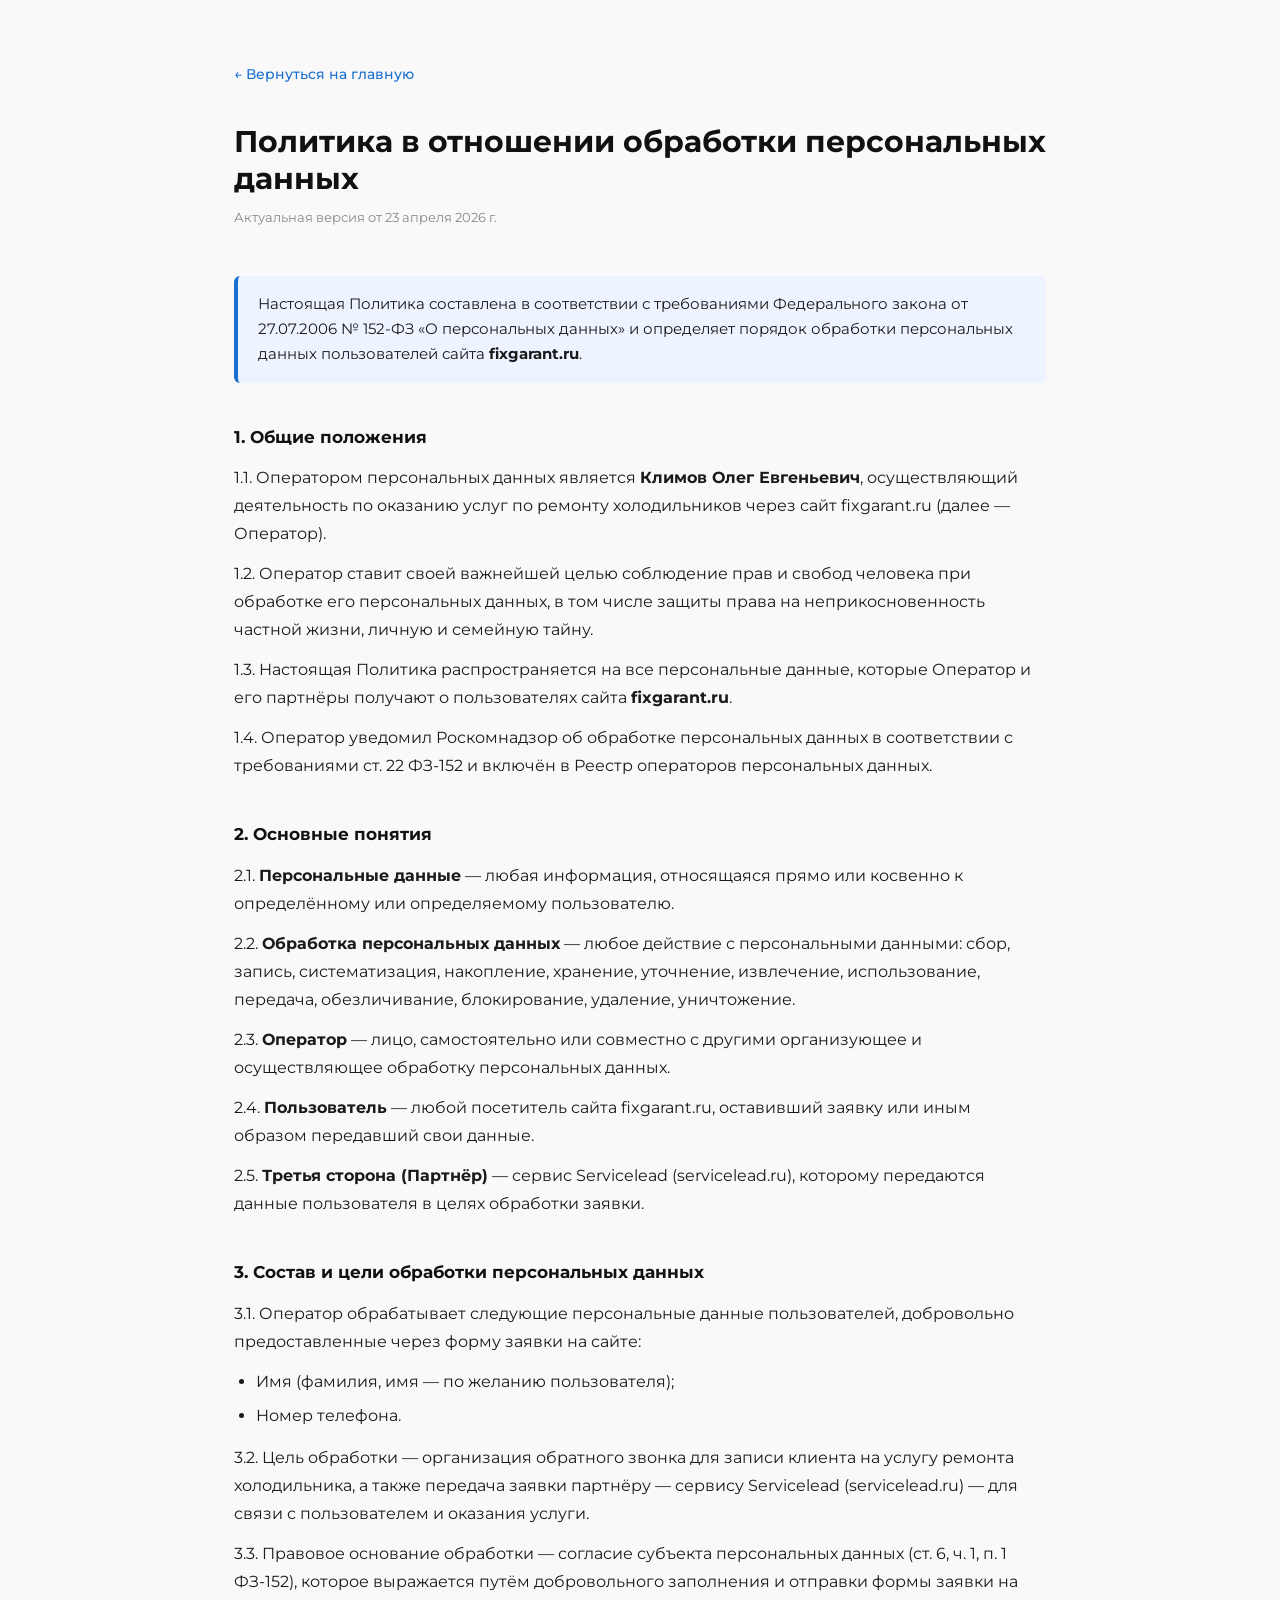
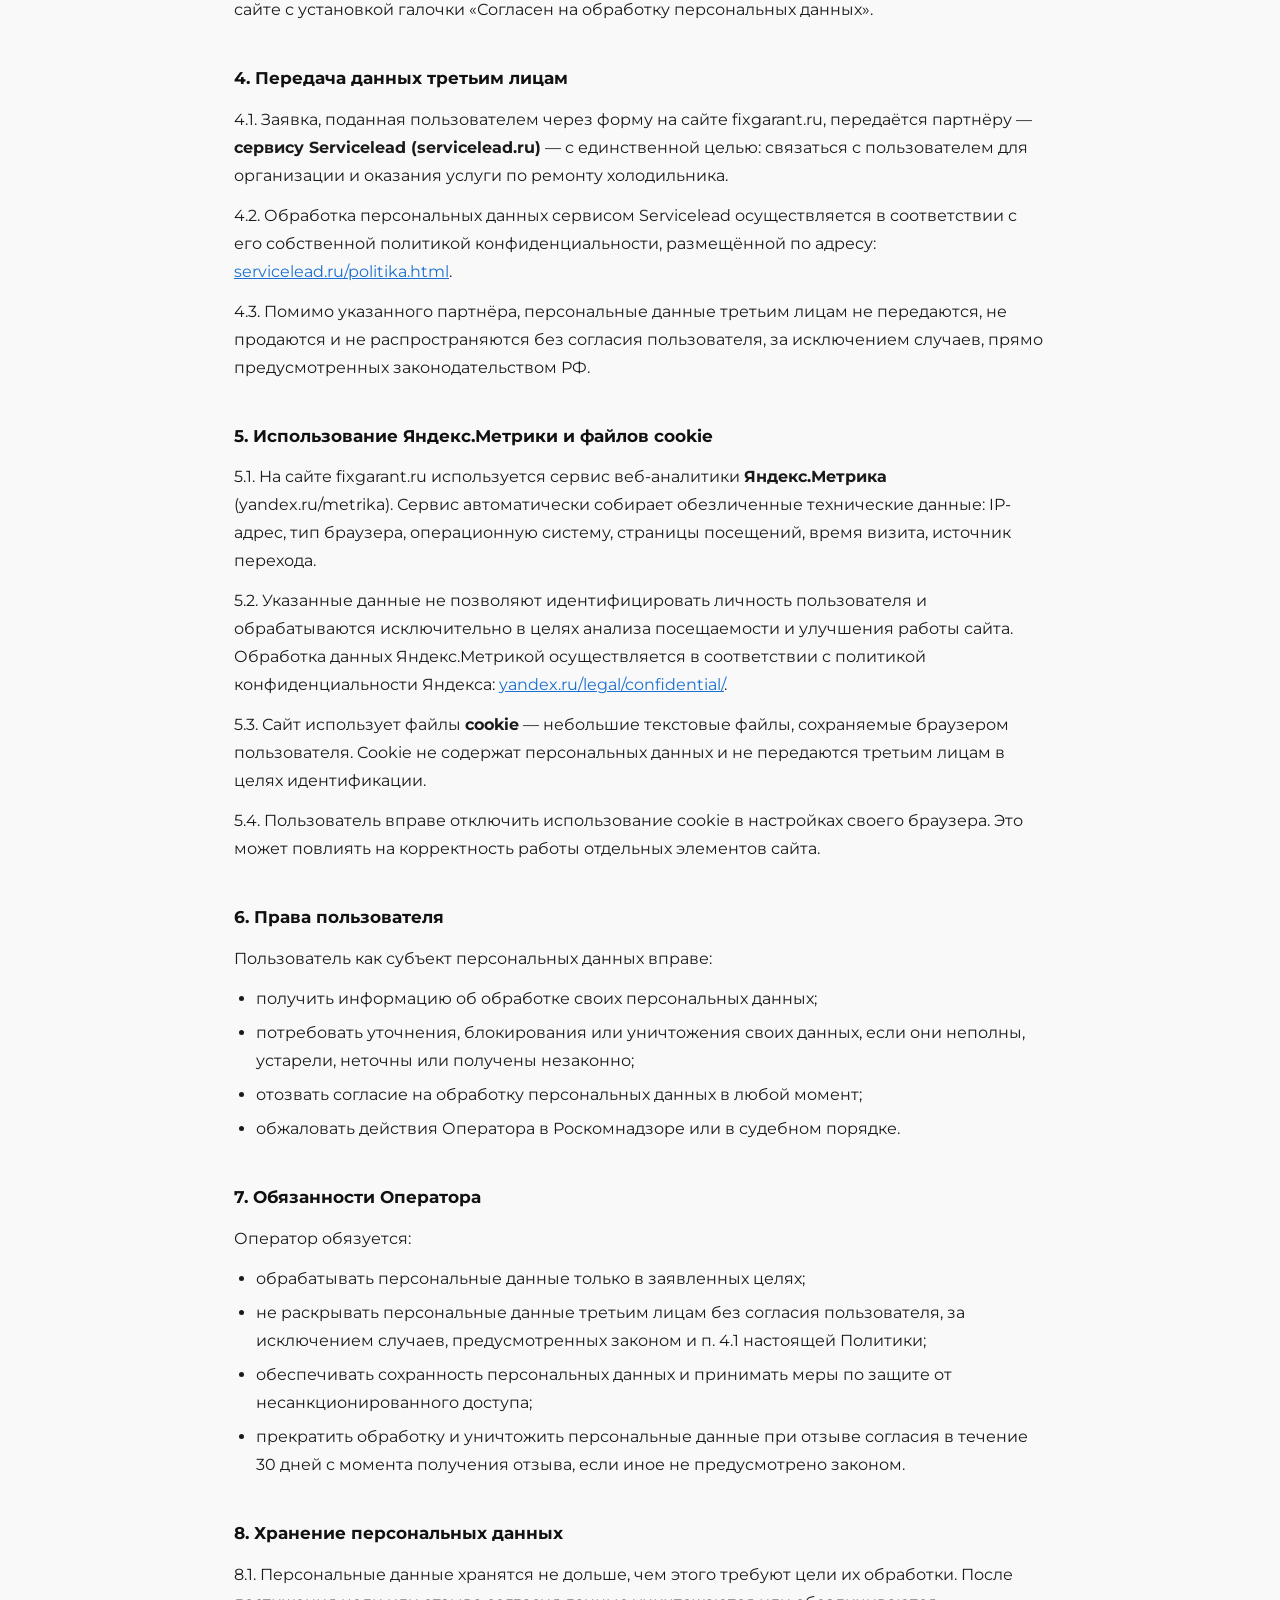
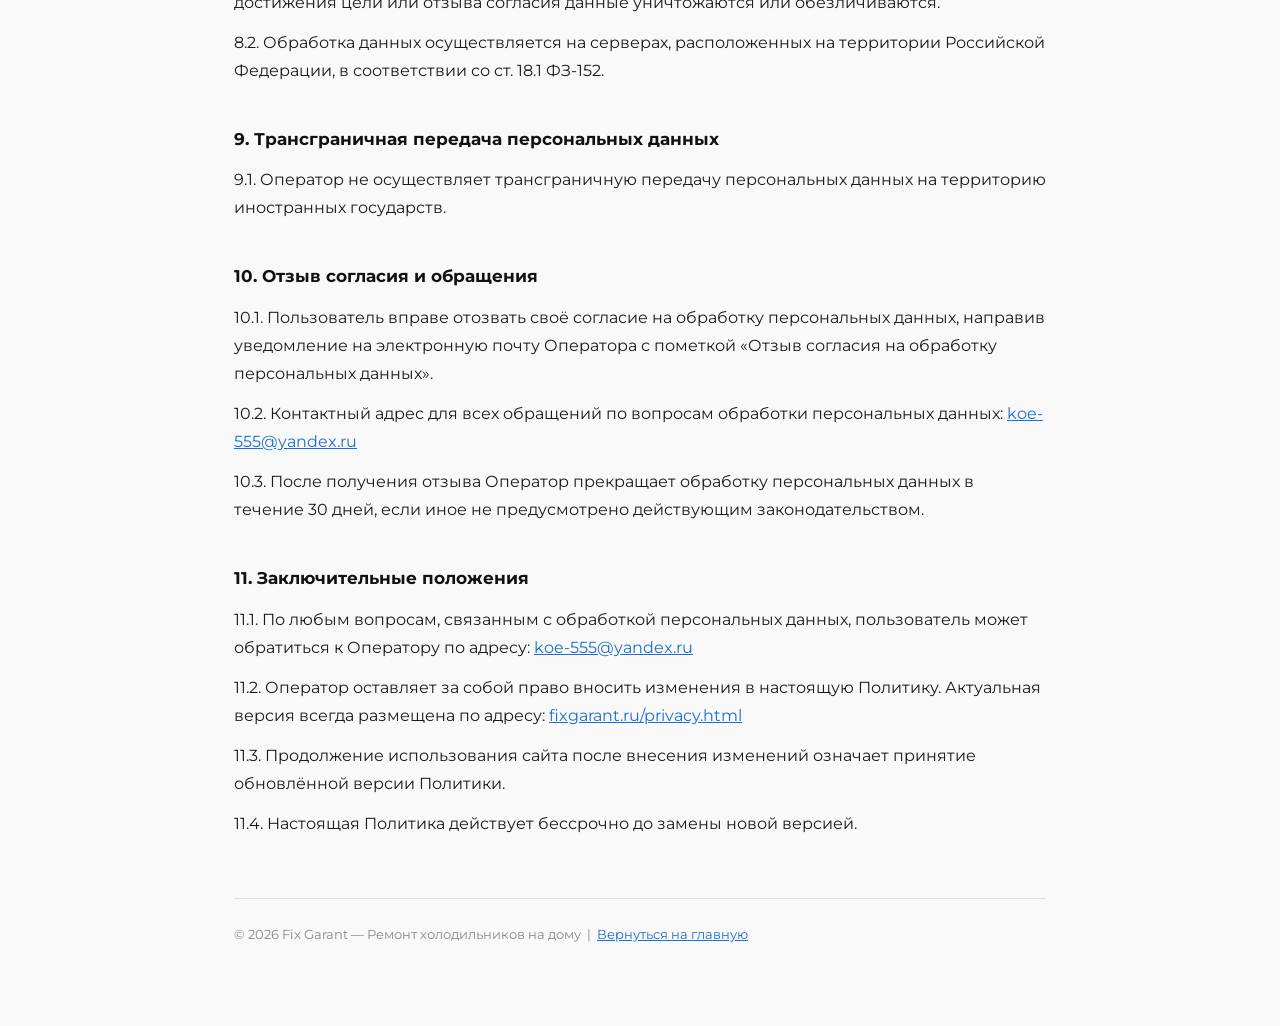
==== privacy.html @ 7ef44cf3 "Add files via upload" ====
<!DOCTYPE html>
<html lang="ru">
<head>
  <meta charset="UTF-8">
  <meta name="viewport" content="width=device-width, initial-scale=1.0">
  <title>Политика конфиденциальности — Fix Garant</title>
  <meta name="robots" content="noindex, nofollow">
  <link rel="icon" href="favicon.ico" sizes="any">
  <link rel="icon" type="image/svg+xml" href="favicon_svg.svg">
  <link rel="icon" type="image/png" sizes="192x192" href="android-chrome-192x192.png">
  <link rel="apple-touch-icon" sizes="180x180" href="apple-touch-icon.png">
  <link rel="preconnect" href="https://fonts.googleapis.com">
  <link rel="preconnect" href="https://fonts.gstatic.com" crossorigin>
  <link href="https://fonts.googleapis.com/css2?family=Montserrat:wght@400;500;600;700&display=swap" rel="stylesheet">
  <style>
    *, *::before, *::after { box-sizing: border-box; margin: 0; padding: 0; }
    html { scroll-behavior: smooth; }
    body {
      font-family: 'Montserrat', sans-serif;
      font-weight: 400;
      font-size: 16px;
      line-height: 1.75;
      color: #1a1a1a;
      background: #f9f9f9;
    }
    .page-wrap {
      max-width: 860px;
      margin: 0 auto;
      padding: 60px 24px 80px;
    }
    .back-link {
      display: inline-block;
      margin-bottom: 36px;
      color: #1a6fcf;
      text-decoration: none;
      font-weight: 500;
      font-size: 14px;
    }
    .back-link:hover { text-decoration: underline; }
    h1 {
      font-size: clamp(22px, 4vw, 30px);
      font-weight: 700;
      margin-bottom: 8px;
      line-height: 1.25;
      color: #111;
    }
    .meta {
      font-size: 13px;
      color: #888;
      margin-bottom: 48px;
    }
    h2 {
      font-size: 17px;
      font-weight: 700;
      margin: 40px 0 12px;
      color: #111;
    }
    p { margin-bottom: 12px; }
    ul, ol { margin: 8px 0 14px 22px; }
    li { margin-bottom: 6px; }
    a { color: #1a6fcf; }
    a:hover { text-decoration: underline; }
    .highlight-box {
      background: #eef4ff;
      border-left: 4px solid #1a6fcf;
      padding: 16px 20px;
      border-radius: 6px;
      margin: 20px 0 32px;
      font-size: 15px;
      line-height: 1.65;
    }
    footer {
      margin-top: 60px;
      padding-top: 24px;
      border-top: 1px solid #e0e0e0;
      font-size: 13px;
      color: #888;
    }
    @media (max-width: 600px) {
      .page-wrap { padding: 36px 16px 60px; }
    }
  </style>
</head>
<body>

<div class="page-wrap">

  <a href="index.html" class="back-link">← Вернуться на главную</a>

  <h1>Политика в отношении обработки персональных данных</h1>
  <p class="meta">Актуальная версия от 23 апреля 2026 г.</p>

  <div class="highlight-box">
    Настоящая Политика составлена в соответствии с требованиями Федерального закона от 27.07.2006 № 152-ФЗ «О персональных данных» и определяет порядок обработки персональных данных пользователей сайта <strong>fixgarant.ru</strong>.
  </div>

  <h2>1. Общие положения</h2>
  <p>1.1. Оператором персональных данных является <strong>Климов Олег Евгеньевич</strong>, осуществляющий деятельность по оказанию услуг по ремонту холодильников через сайт fixgarant.ru (далее — Оператор).</p>
  <p>1.2. Оператор ставит своей важнейшей целью соблюдение прав и свобод человека при обработке его персональных данных, в том числе защиты права на неприкосновенность частной жизни, личную и семейную тайну.</p>
  <p>1.3. Настоящая Политика распространяется на все персональные данные, которые Оператор и его партнёры получают о пользователях сайта <strong>fixgarant.ru</strong>.</p>
  <p>1.4. Оператор уведомил Роскомнадзор об обработке персональных данных в соответствии с требованиями ст. 22 ФЗ-152 и включён в Реестр операторов персональных данных.</p>

  <h2>2. Основные понятия</h2>
  <p>2.1. <strong>Персональные данные</strong> — любая информация, относящаяся прямо или косвенно к определённому или определяемому пользователю.</p>
  <p>2.2. <strong>Обработка персональных данных</strong> — любое действие с персональными данными: сбор, запись, систематизация, накопление, хранение, уточнение, извлечение, использование, передача, обезличивание, блокирование, удаление, уничтожение.</p>
  <p>2.3. <strong>Оператор</strong> — лицо, самостоятельно или совместно с другими организующее и осуществляющее обработку персональных данных.</p>
  <p>2.4. <strong>Пользователь</strong> — любой посетитель сайта fixgarant.ru, оставивший заявку или иным образом передавший свои данные.</p>
  <p>2.5. <strong>Третья сторона (Партнёр)</strong> — сервис Servicelead (servicelead.ru), которому передаются данные пользователя в целях обработки заявки.</p>

  <h2>3. Состав и цели обработки персональных данных</h2>
  <p>3.1. Оператор обрабатывает следующие персональные данные пользователей, добровольно предоставленные через форму заявки на сайте:</p>
  <ul>
    <li>Имя (фамилия, имя — по желанию пользователя);</li>
    <li>Номер телефона.</li>
  </ul>
  <p>3.2. Цель обработки — организация обратного звонка для записи клиента на услугу ремонта холодильника, а также передача заявки партнёру — сервису Servicelead (servicelead.ru) — для связи с пользователем и оказания услуги.</p>
  <p>3.3. Правовое основание обработки — согласие субъекта персональных данных (ст. 6, ч. 1, п. 1 ФЗ-152), которое выражается путём добровольного заполнения и отправки формы заявки на сайте с установкой галочки «Согласен на обработку персональных данных».</p>

  <h2>4. Передача данных третьим лицам</h2>
  <p>4.1. Заявка, поданная пользователем через форму на сайте fixgarant.ru, передаётся партнёру — <strong>сервису Servicelead (servicelead.ru)</strong> — с единственной целью: связаться с пользователем для организации и оказания услуги по ремонту холодильника.</p>
  <p>4.2. Обработка персональных данных сервисом Servicelead осуществляется в соответствии с его собственной политикой конфиденциальности, размещённой по адресу: <a href="https://servicelead.ru/politika.html" target="_blank" rel="noopener noreferrer">servicelead.ru/politika.html</a>.</p>
  <p>4.3. Помимо указанного партнёра, персональные данные третьим лицам не передаются, не продаются и не распространяются без согласия пользователя, за исключением случаев, прямо предусмотренных законодательством РФ.</p>

  <h2>5. Использование Яндекс.Метрики и файлов cookie</h2>
  <p>5.1. На сайте fixgarant.ru используется сервис веб-аналитики <strong>Яндекс.Метрика</strong> (yandex.ru/metrika). Сервис автоматически собирает обезличенные технические данные: IP-адрес, тип браузера, операционную систему, страницы посещений, время визита, источник перехода.</p>
  <p>5.2. Указанные данные не позволяют идентифицировать личность пользователя и обрабатываются исключительно в целях анализа посещаемости и улучшения работы сайта. Обработка данных Яндекс.Метрикой осуществляется в соответствии с политикой конфиденциальности Яндекса: <a href="https://yandex.ru/legal/confidential/" target="_blank" rel="noopener noreferrer">yandex.ru/legal/confidential/</a>.</p>
  <p>5.3. Сайт использует файлы <strong>cookie</strong> — небольшие текстовые файлы, сохраняемые браузером пользователя. Cookie не содержат персональных данных и не передаются третьим лицам в целях идентификации.</p>
  <p>5.4. Пользователь вправе отключить использование cookie в настройках своего браузера. Это может повлиять на корректность работы отдельных элементов сайта.</p>

  <h2>6. Права пользователя</h2>
  <p>Пользователь как субъект персональных данных вправе:</p>
  <ul>
    <li>получить информацию об обработке своих персональных данных;</li>
    <li>потребовать уточнения, блокирования или уничтожения своих данных, если они неполны, устарели, неточны или получены незаконно;</li>
    <li>отозвать согласие на обработку персональных данных в любой момент;</li>
    <li>обжаловать действия Оператора в Роскомнадзоре или в судебном порядке.</li>
  </ul>

  <h2>7. Обязанности Оператора</h2>
  <p>Оператор обязуется:</p>
  <ul>
    <li>обрабатывать персональные данные только в заявленных целях;</li>
    <li>не раскрывать персональные данные третьим лицам без согласия пользователя, за исключением случаев, предусмотренных законом и п. 4.1 настоящей Политики;</li>
    <li>обеспечивать сохранность персональных данных и принимать меры по защите от несанкционированного доступа;</li>
    <li>прекратить обработку и уничтожить персональные данные при отзыве согласия в течение 30 дней с момента получения отзыва, если иное не предусмотрено законом.</li>
  </ul>

  <h2>8. Хранение персональных данных</h2>
  <p>8.1. Персональные данные хранятся не дольше, чем этого требуют цели их обработки. После достижения цели или отзыва согласия данные уничтожаются или обезличиваются.</p>
  <p>8.2. Обработка данных осуществляется на серверах, расположенных на территории Российской Федерации, в соответствии со ст. 18.1 ФЗ-152.</p>

  <h2>9. Трансграничная передача персональных данных</h2>
  <p>9.1. Оператор не осуществляет трансграничную передачу персональных данных на территорию иностранных государств.</p>

  <h2>10. Отзыв согласия и обращения</h2>
  <p>10.1. Пользователь вправе отозвать своё согласие на обработку персональных данных, направив уведомление на электронную почту Оператора с пометкой «Отзыв согласия на обработку персональных данных».</p>
  <p>10.2. Контактный адрес для всех обращений по вопросам обработки персональных данных: <a href="mailto:koe-555@yandex.ru">koe-555@yandex.ru</a></p>
  <p>10.3. После получения отзыва Оператор прекращает обработку персональных данных в течение 30 дней, если иное не предусмотрено действующим законодательством.</p>

  <h2>11. Заключительные положения</h2>
  <p>11.1. По любым вопросам, связанным с обработкой персональных данных, пользователь может обратиться к Оператору по адресу: <a href="mailto:koe-555@yandex.ru">koe-555@yandex.ru</a></p>
  <p>11.2. Оператор оставляет за собой право вносить изменения в настоящую Политику. Актуальная версия всегда размещена по адресу: <a href="https://fixgarant.ru/privacy.html">fixgarant.ru/privacy.html</a></p>
  <p>11.3. Продолжение использования сайта после внесения изменений означает принятие обновлённой версии Политики.</p>
  <p>11.4. Настоящая Политика действует бессрочно до замены новой версией.</p>

  <footer>
    © 2026 Fix Garant — Ремонт холодильников на дому &nbsp;|&nbsp;
    <a href="index.html">Вернуться на главную</a>
  </footer>

</div>

</body>
</html>
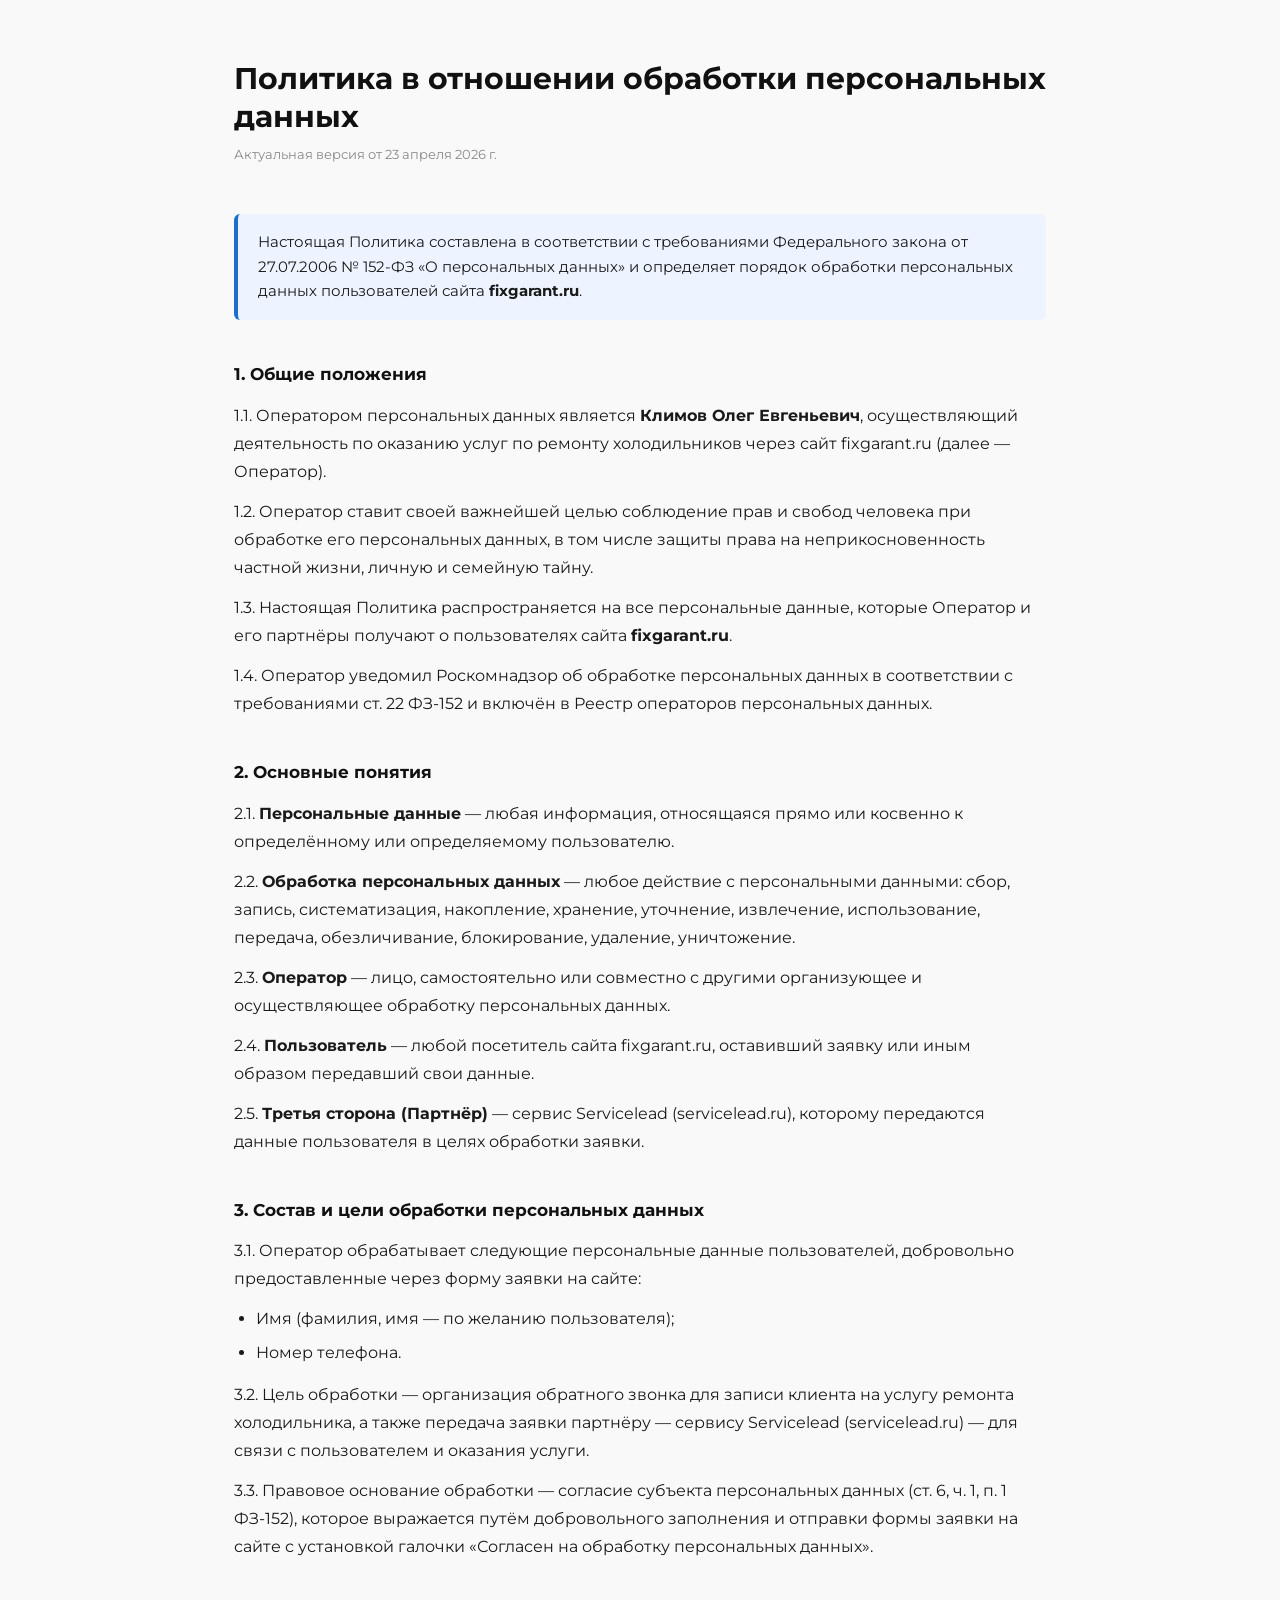
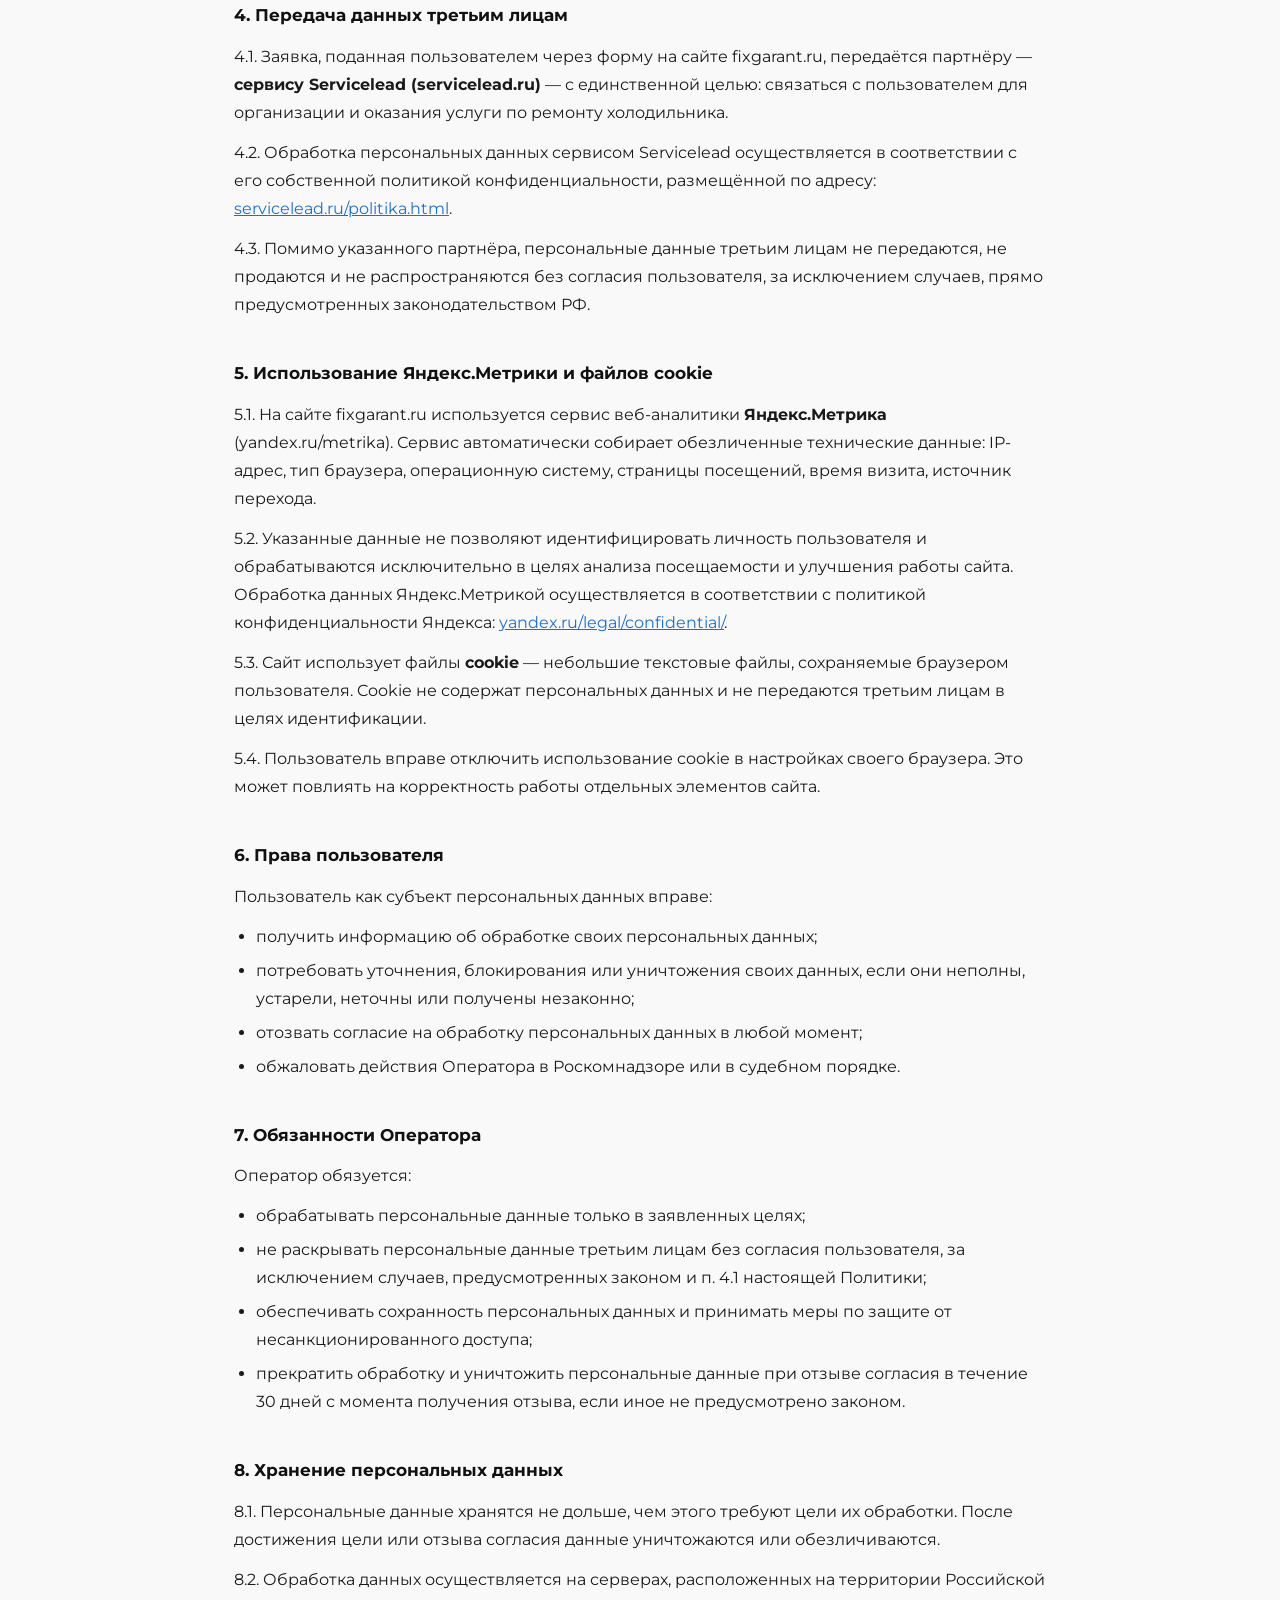
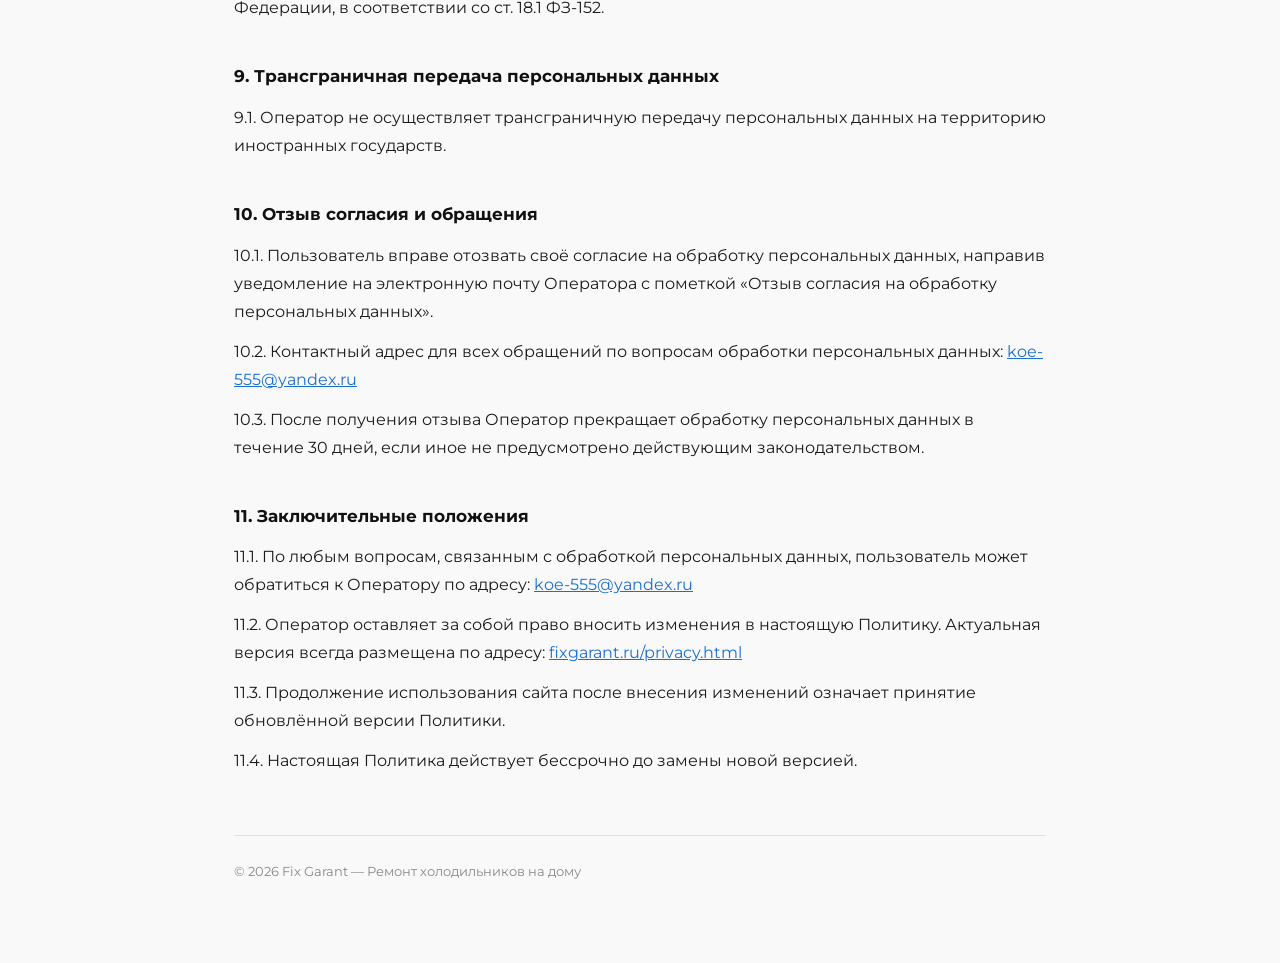
==== commit 566e5d4b: "Add files via upload" ====
--- a/privacy.html
+++ b/privacy.html
@@ -27,16 +27,8 @@
       max-width: 860px;
       margin: 0 auto;
       padding: 60px 24px 80px;
-    }
-    .back-link {
-      display: inline-block;
-      margin-bottom: 36px;
-      color: #1a6fcf;
-      text-decoration: none;
-      font-weight: 500;
-      font-size: 14px;
-    }
-    .back-link:hover { text-decoration: underline; }
+    } 
+
     h1 {
       font-size: clamp(22px, 4vw, 30px);
       font-weight: 700;
@@ -84,8 +76,6 @@
 <body>
 
 <div class="page-wrap">
-
-  <a href="index.html" class="back-link">← Вернуться на главную</a>
 
   <h1>Политика в отношении обработки персональных данных</h1>
   <p class="meta">Актуальная версия от 23 апреля 2026 г.</p>
@@ -164,8 +154,7 @@
   <p>11.4. Настоящая Политика действует бессрочно до замены новой версией.</p>
 
   <footer>
-    © 2026 Fix Garant — Ремонт холодильников на дому &nbsp;|&nbsp;
-    <a href="index.html">Вернуться на главную</a>
+    © 2026 Fix Garant — Ремонт холодильников на дому
   </footer>
 
 </div>
